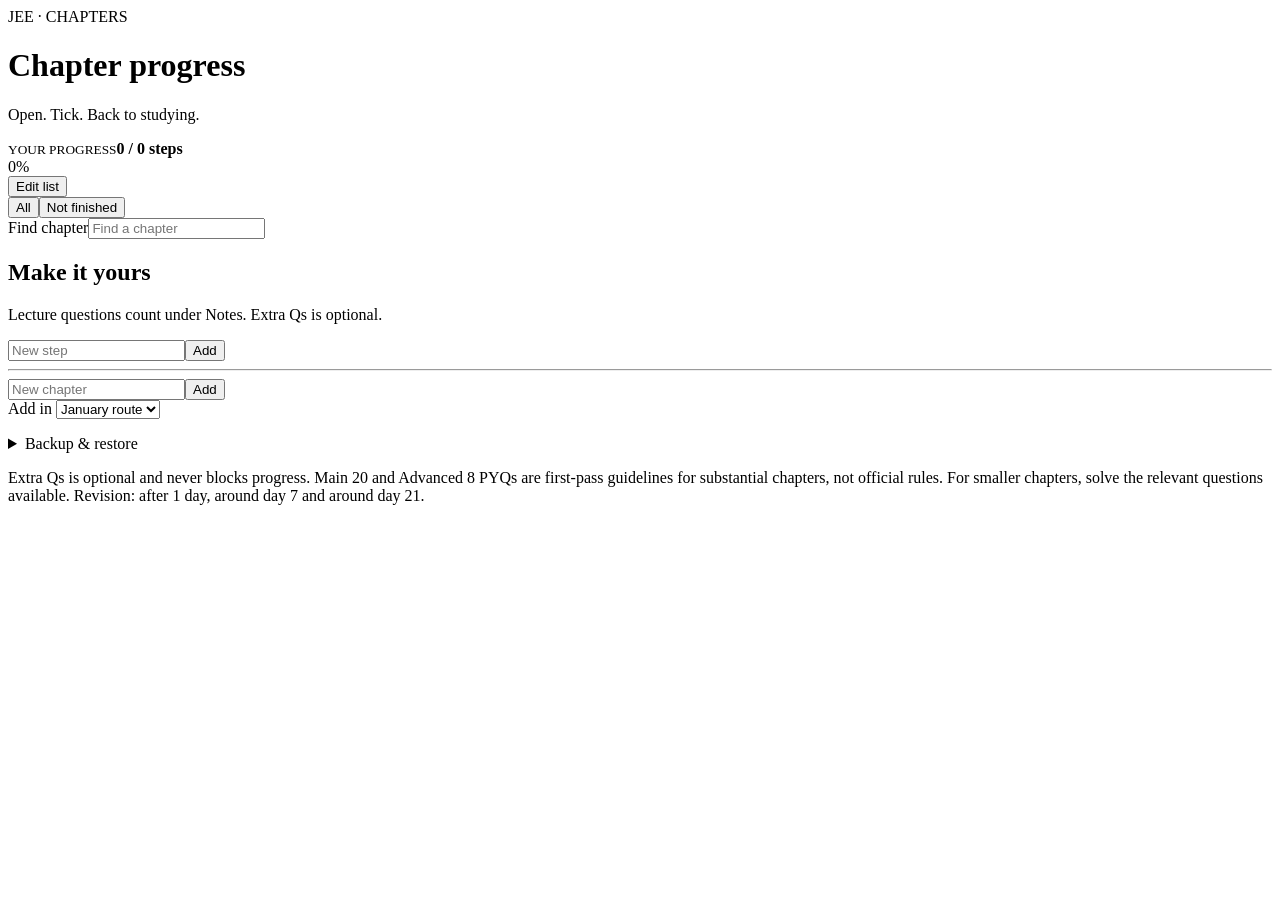
==== index.html @ ada13572 "Rename 1-index.html to index.html" ====
<!doctype html><html lang="en"><head><meta charset="utf-8"><meta name="viewport" content="width=device-width, initial-scale=1, viewport-fit=cover"><meta name="theme-color" content="#080b16"><meta name="description" content="A quiet JEE chapter progress tracker"><link rel="manifest" href="./manifest.webmanifest"><link rel="icon" href="./icon-192.png" type="image/png"><title>JEE Chapter Progress</title><link rel="stylesheet" href="./style.css"></head><body><div id="app"><header class="top"><div class="eyebrow">JEE · CHAPTERS</div><h1>Chapter progress</h1><p>Open. Tick. Back to studying.</p></header><section class="hero"><div><small>YOUR PROGRESS</small><strong id="overall-count">0 / 0 steps</strong></div><div class="ring" id="overall-ring"><span id="overall-percent">0%</span></div></section><nav class="subjects" id="subjects" aria-label="Subjects"></nav><div class="summary"><span id="subject-summary"></span><button class="textbutton" id="edit-toggle">Edit list</button></div><div class="filters"><button id="all-filter" class="chosen">All</button><button id="open-filter">Not finished</button></div><label class="search"><span class="sr-only">Find chapter</span><input type="search" id="search" placeholder="Find a chapter" autocomplete="off"></label><section class="editor hidden" id="editor"><h2>Make it yours</h2><p>Lecture questions count under Notes. Extra Qs is optional.</p><div class="tags" id="labels"></div><div class="inputrow"><input id="new-label" placeholder="New step" aria-label="New step"><button id="add-label">Add</button></div><hr><div class="inputrow"><input id="new-chapter" placeholder="New chapter" aria-label="New chapter"><button id="add-chapter">Add</button></div><label class="phase-picker">Add in <select id="new-phase"><option>January route</option><option>After boards</option></select></label></section><main id="chapters"></main><footer><p id="storage-status"></p><details><summary>Backup &amp; restore</summary><p>Save a copy before clearing browser data or switching phones. Your progress does not sync.</p><div class="backupactions"><button id="download">Download backup</button><label class="filepick">Restore backup<input type="file" id="restore" accept="application/json,.json"></label></div><p id="backup-status" role="status"></p></details><p class="fine">Extra Qs is optional and never blocks progress. Main 20 and Advanced 8 PYQs are first-pass guidelines for substantial chapters, not official rules. For smaller chapters, solve the relevant questions available. Revision: after 1 day, around day 7 and around day 21.</p></footer></div><script type="application/json" id="chapter-data">[{"id":"p0","name":"Units and measurements","subject":"Physics","phase":"January route"},{"id":"p1","name":"Basic maths for physics","subject":"Physics","phase":"January route"},{"id":"p2","name":"Vectors","subject":"Physics","phase":"January route"},{"id":"p3","name":"Motion in a straight line","subject":"Physics","phase":"January route"},{"id":"p4","name":"Motion in a plane","subject":"Physics","phase":"January route"},{"id":"p5","name":"Laws of motion","subject":"Physics","phase":"January route"},{"id":"p6","name":"Friction","subject":"Physics","phase":"January route"},{"id":"p7","name":"Circular motion","subject":"Physics","phase":"January route"},{"id":"p8","name":"Work, energy and power","subject":"Physics","phase":"January route"},{"id":"p9","name":"Gravitation","subject":"Physics","phase":"January route"},{"id":"p10","name":"Electric charges and fields","subject":"Physics","phase":"January route"},{"id":"p11","name":"Electrostatic potential and capacitance","subject":"Physics","phase":"January route"},{"id":"p12","name":"Current electricity","subject":"Physics","phase":"January route"},{"id":"p13","name":"Moving charges and magnetism","subject":"Physics","phase":"January route"},{"id":"p14","name":"Electromagnetic induction","subject":"Physics","phase":"January route"},{"id":"p15","name":"Alternating current","subject":"Physics","phase":"January route"},{"id":"p16","name":"Electromagnetic waves","subject":"Physics","phase":"January route"},{"id":"p17","name":"Dual nature of matter and radiation","subject":"Physics","phase":"January route"},{"id":"p18","name":"Atoms and nuclei","subject":"Physics","phase":"January route"},{"id":"p19","name":"Semiconductor electronics","subject":"Physics","phase":"January route"},{"id":"p20","name":"Ray optics","subject":"Physics","phase":"January route"},{"id":"pa0","name":"Centre of mass and collisions","subject":"Physics","phase":"After boards"},{"id":"pa1","name":"Rotational motion","subject":"Physics","phase":"After boards"},{"id":"pa2","name":"Mechanical properties of solids","subject":"Physics","phase":"After boards"},{"id":"pa3","name":"Mechanical properties of fluids","subject":"Physics","phase":"After boards"},{"id":"pa4","name":"Thermal properties of matter","subject":"Physics","phase":"After boards"},{"id":"pa5","name":"Thermodynamics","subject":"Physics","phase":"After boards"},{"id":"pa6","name":"Kinetic theory of gases","subject":"Physics","phase":"After boards"},{"id":"pa7","name":"Oscillations","subject":"Physics","phase":"After boards"},{"id":"pa8","name":"Waves","subject":"Physics","phase":"After boards"},{"id":"pa9","name":"Wave optics","subject":"Physics","phase":"After boards"},{"id":"pa10","name":"Experimental skills","subject":"Physics","phase":"After boards"},{"id":"c0","name":"Mole concept","subject":"Chemistry","phase":"January route"},{"id":"c1","name":"Atomic structure","subject":"Chemistry","phase":"January route"},{"id":"c2","name":"Classification of elements and periodicity","subject":"Chemistry","phase":"January route"},{"id":"c3","name":"Chemical bonding","subject":"Chemistry","phase":"January route"},{"id":"c4","name":"IUPAC nomenclature","subject":"Chemistry","phase":"January route"},{"id":"c5","name":"Redox reactions","subject":"Chemistry","phase":"January route"},{"id":"c6","name":"General organic chemistry","subject":"Chemistry","phase":"January route"},{"id":"c7","name":"Isomerism","subject":"Chemistry","phase":"January route"},{"id":"c8","name":"Hydrocarbons","subject":"Chemistry","phase":"January route"},{"id":"c9","name":"Chemical thermodynamics","subject":"Chemistry","phase":"January route"},{"id":"c10","name":"Chemical equilibrium","subject":"Chemistry","phase":"January route"},{"id":"c11","name":"Ionic equilibrium","subject":"Chemistry","phase":"January route"},{"id":"c12","name":"Solutions","subject":"Chemistry","phase":"January route"},{"id":"c13","name":"Electrochemistry","subject":"Chemistry","phase":"January route"},{"id":"c14","name":"Chemical kinetics","subject":"Chemistry","phase":"January route"},{"id":"c15","name":"Coordination compounds","subject":"Chemistry","phase":"January route"},{"id":"c16","name":"Aldehydes and ketones","subject":"Chemistry","phase":"January route"},{"id":"c17","name":"Carboxylic acids","subject":"Chemistry","phase":"January route"},{"id":"ca0","name":"Haloalkanes and haloarenes","subject":"Chemistry","phase":"After boards"},{"id":"ca1","name":"Alcohols, phenols and ethers","subject":"Chemistry","phase":"After boards"},{"id":"ca2","name":"Amines","subject":"Chemistry","phase":"After boards"},{"id":"ca3","name":"Biomolecules","subject":"Chemistry","phase":"After boards"},{"id":"ca4","name":"d- and f-block elements","subject":"Chemistry","phase":"After boards"},{"id":"ca5","name":"p-block elements","subject":"Chemistry","phase":"After boards"},{"id":"ca6","name":"Practical chemistry","subject":"Chemistry","phase":"After boards"},{"id":"m0","name":"Basic maths tools","subject":"Maths","phase":"January route"},{"id":"m1","name":"Quadratic equations","subject":"Maths","phase":"January route"},{"id":"m2","name":"Sequences and series","subject":"Maths","phase":"January route"},{"id":"m3","name":"Relations and functions","subject":"Maths","phase":"January route"},{"id":"m4","name":"Matrices","subject":"Maths","phase":"January route"},{"id":"m5","name":"Trigonometry","subject":"Maths","phase":"January route"},{"id":"m6","name":"Differentiation methods","subject":"Maths","phase":"January route"},{"id":"m7","name":"Limits","subject":"Maths","phase":"January route"},{"id":"m8","name":"Continuity and differentiability","subject":"Maths","phase":"January route"},{"id":"m9","name":"Applications of derivatives","subject":"Maths","phase":"January route"},{"id":"m10","name":"Vector algebra","subject":"Maths","phase":"January route"},{"id":"m11","name":"Three-dimensional geometry","subject":"Maths","phase":"January route"},{"id":"m12","name":"Determinants","subject":"Maths","phase":"January route"},{"id":"m13","name":"Indefinite integration","subject":"Maths","phase":"January route"},{"id":"m14","name":"Definite integration","subject":"Maths","phase":"January route"},{"id":"m15","name":"Differential equations","subject":"Maths","phase":"January route"},{"id":"m16","name":"Probability","subject":"Maths","phase":"January route"},{"id":"m17","name":"Statistics","subject":"Maths","phase":"January route"},{"id":"ma0","name":"Sets","subject":"Maths","phase":"After boards"},{"id":"ma1","name":"Complex numbers","subject":"Maths","phase":"After boards"},{"id":"ma2","name":"Binomial theorem","subject":"Maths","phase":"After boards"},{"id":"ma3","name":"Permutations and combinations","subject":"Maths","phase":"After boards"},{"id":"ma4","name":"Straight lines","subject":"Maths","phase":"After boards"},{"id":"ma5","name":"Circles","subject":"Maths","phase":"After boards"},{"id":"ma6","name":"Conic sections","subject":"Maths","phase":"After boards"},{"id":"ma7","name":"Area under curves","subject":"Maths","phase":"After boards"}]</script><script src="./app.js" defer></script></body></html>
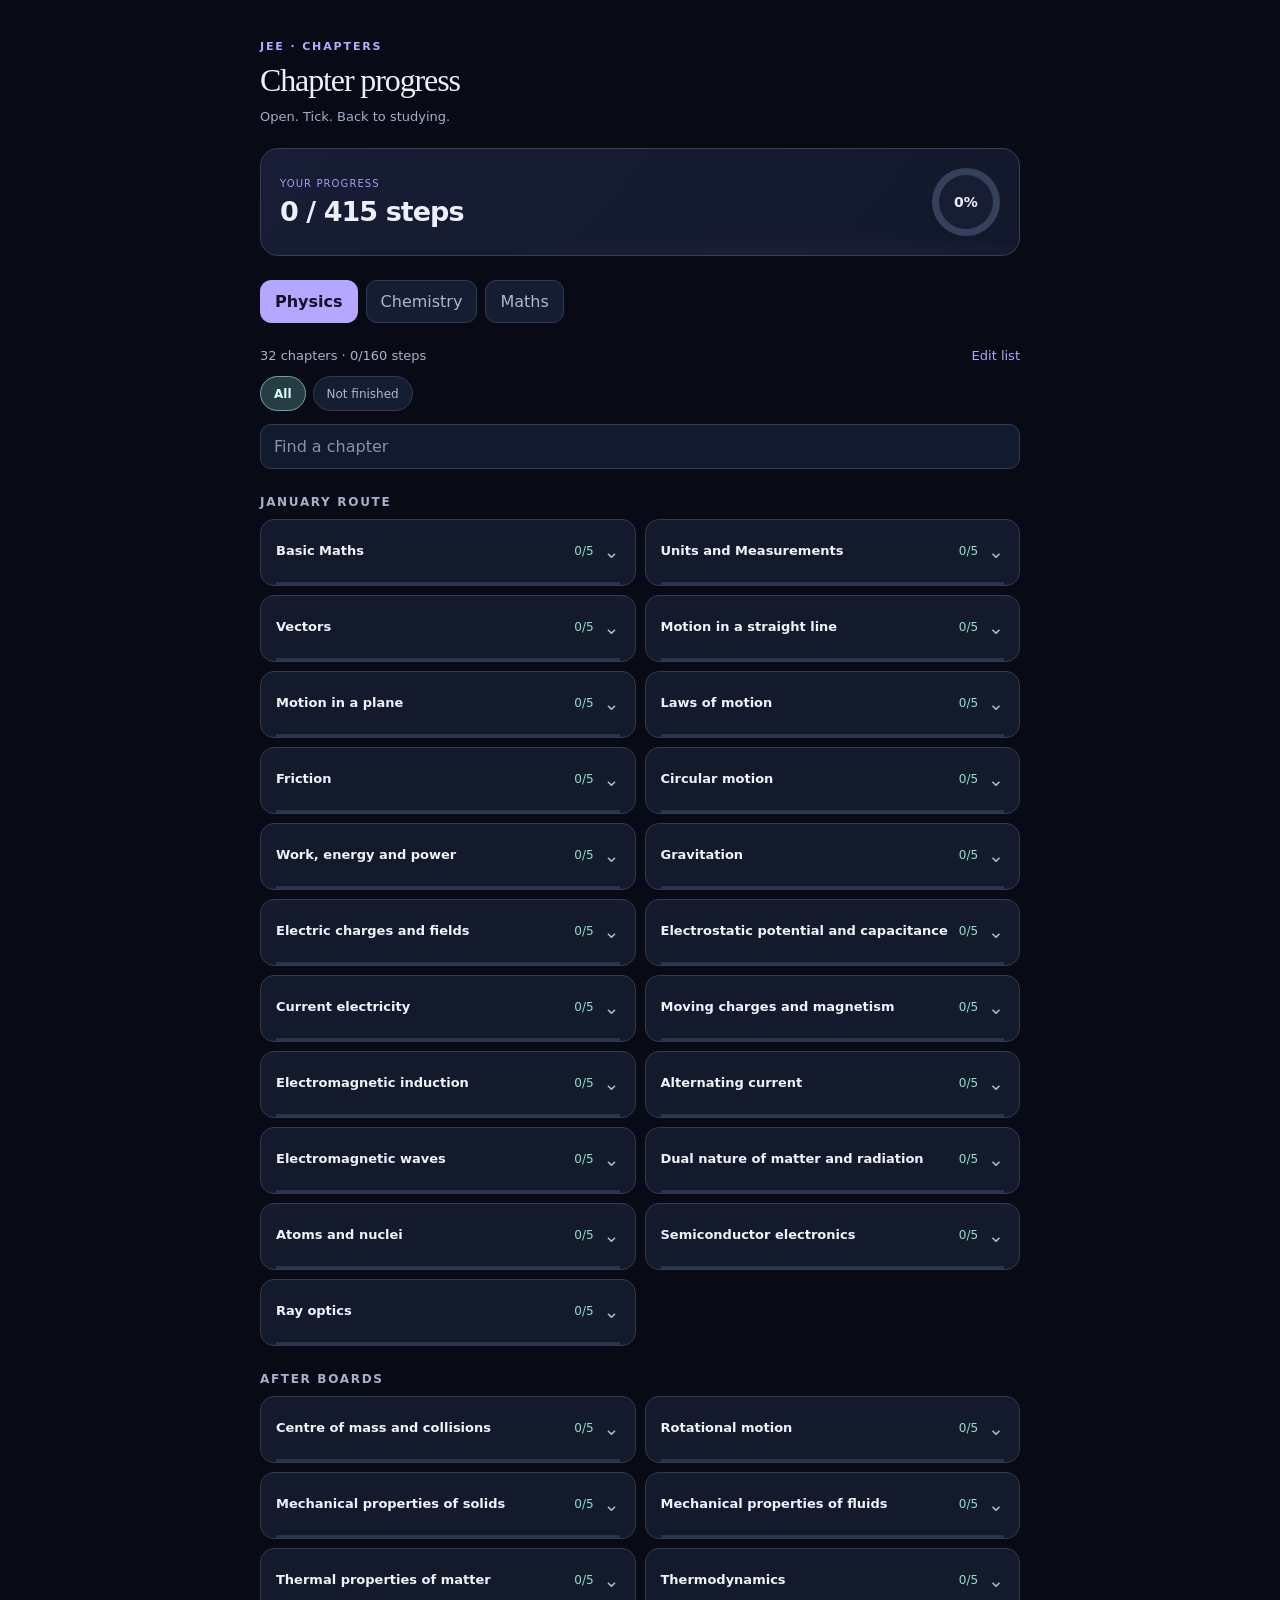
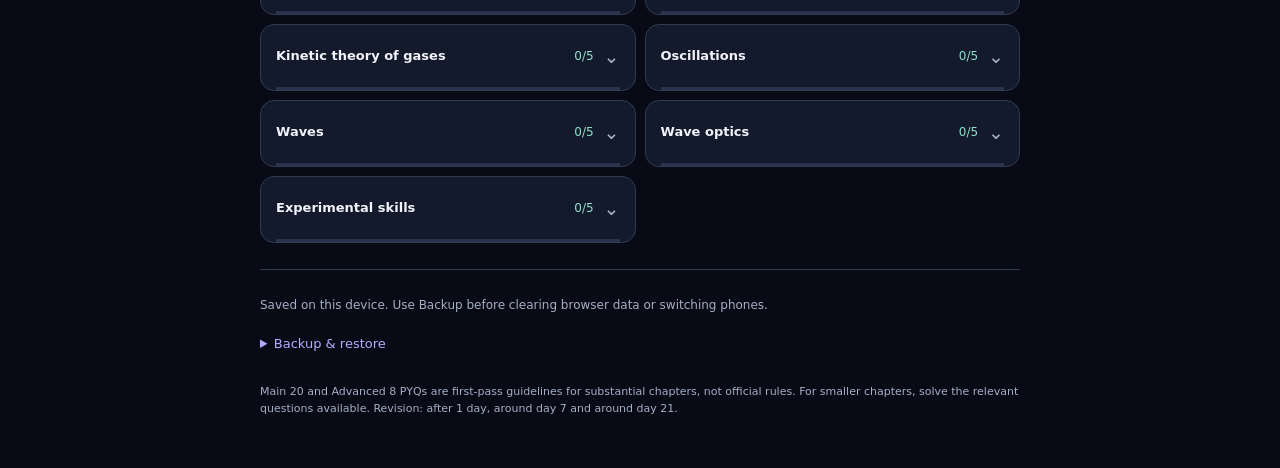
==== commit 403431d8: "Update index.html" ====
--- a/index.html
+++ b/index.html
@@ -1 +1 @@
-<!doctype html><html lang="en"><head><meta charset="utf-8"><meta name="viewport" content="width=device-width, initial-scale=1, viewport-fit=cover"><meta name="theme-color" content="#080b16"><meta name="description" content="A quiet JEE chapter progress tracker"><link rel="manifest" href="./manifest.webmanifest"><link rel="icon" href="./icon-192.png" type="image/png"><title>JEE Chapter Progress</title><link rel="stylesheet" href="./style.css"></head><body><div id="app"><header class="top"><div class="eyebrow">JEE · CHAPTERS</div><h1>Chapter progress</h1><p>Open. Tick. Back to studying.</p></header><section class="hero"><div><small>YOUR PROGRESS</small><strong id="overall-count">0 / 0 steps</strong></div><div class="ring" id="overall-ring"><span id="overall-percent">0%</span></div></section><nav class="subjects" id="subjects" aria-label="Subjects"></nav><div class="summary"><span id="subject-summary"></span><button class="textbutton" id="edit-toggle">Edit list</button></div><div class="filters"><button id="all-filter" class="chosen">All</button><button id="open-filter">Not finished</button></div><label class="search"><span class="sr-only">Find chapter</span><input type="search" id="search" placeholder="Find a chapter" autocomplete="off"></label><section class="editor hidden" id="editor"><h2>Make it yours</h2><p>Lecture questions count under Notes. Extra Qs is optional.</p><div class="tags" id="labels"></div><div class="inputrow"><input id="new-label" placeholder="New step" aria-label="New step"><button id="add-label">Add</button></div><hr><div class="inputrow"><input id="new-chapter" placeholder="New chapter" aria-label="New chapter"><button id="add-chapter">Add</button></div><label class="phase-picker">Add in <select id="new-phase"><option>January route</option><option>After boards</option></select></label></section><main id="chapters"></main><footer><p id="storage-status"></p><details><summary>Backup &amp; restore</summary><p>Save a copy before clearing browser data or switching phones. Your progress does not sync.</p><div class="backupactions"><button id="download">Download backup</button><label class="filepick">Restore backup<input type="file" id="restore" accept="application/json,.json"></label></div><p id="backup-status" role="status"></p></details><p class="fine">Extra Qs is optional and never blocks progress. Main 20 and Advanced 8 PYQs are first-pass guidelines for substantial chapters, not official rules. For smaller chapters, solve the relevant questions available. Revision: after 1 day, around day 7 and around day 21.</p></footer></div><script type="application/json" id="chapter-data">[{"id":"p0","name":"Units and measurements","subject":"Physics","phase":"January route"},{"id":"p1","name":"Basic maths for physics","subject":"Physics","phase":"January route"},{"id":"p2","name":"Vectors","subject":"Physics","phase":"January route"},{"id":"p3","name":"Motion in a straight line","subject":"Physics","phase":"January route"},{"id":"p4","name":"Motion in a plane","subject":"Physics","phase":"January route"},{"id":"p5","name":"Laws of motion","subject":"Physics","phase":"January route"},{"id":"p6","name":"Friction","subject":"Physics","phase":"January route"},{"id":"p7","name":"Circular motion","subject":"Physics","phase":"January route"},{"id":"p8","name":"Work, energy and power","subject":"Physics","phase":"January route"},{"id":"p9","name":"Gravitation","subject":"Physics","phase":"January route"},{"id":"p10","name":"Electric charges and fields","subject":"Physics","phase":"January route"},{"id":"p11","name":"Electrostatic potential and capacitance","subject":"Physics","phase":"January route"},{"id":"p12","name":"Current electricity","subject":"Physics","phase":"January route"},{"id":"p13","name":"Moving charges and magnetism","subject":"Physics","phase":"January route"},{"id":"p14","name":"Electromagnetic induction","subject":"Physics","phase":"January route"},{"id":"p15","name":"Alternating current","subject":"Physics","phase":"January route"},{"id":"p16","name":"Electromagnetic waves","subject":"Physics","phase":"January route"},{"id":"p17","name":"Dual nature of matter and radiation","subject":"Physics","phase":"January route"},{"id":"p18","name":"Atoms and nuclei","subject":"Physics","phase":"January route"},{"id":"p19","name":"Semiconductor electronics","subject":"Physics","phase":"January route"},{"id":"p20","name":"Ray optics","subject":"Physics","phase":"January route"},{"id":"pa0","name":"Centre of mass and collisions","subject":"Physics","phase":"After boards"},{"id":"pa1","name":"Rotational motion","subject":"Physics","phase":"After boards"},{"id":"pa2","name":"Mechanical properties of solids","subject":"Physics","phase":"After boards"},{"id":"pa3","name":"Mechanical properties of fluids","subject":"Physics","phase":"After boards"},{"id":"pa4","name":"Thermal properties of matter","subject":"Physics","phase":"After boards"},{"id":"pa5","name":"Thermodynamics","subject":"Physics","phase":"After boards"},{"id":"pa6","name":"Kinetic theory of gases","subject":"Physics","phase":"After boards"},{"id":"pa7","name":"Oscillations","subject":"Physics","phase":"After boards"},{"id":"pa8","name":"Waves","subject":"Physics","phase":"After boards"},{"id":"pa9","name":"Wave optics","subject":"Physics","phase":"After boards"},{"id":"pa10","name":"Experimental skills","subject":"Physics","phase":"After boards"},{"id":"c0","name":"Mole concept","subject":"Chemistry","phase":"January route"},{"id":"c1","name":"Atomic structure","subject":"Chemistry","phase":"January route"},{"id":"c2","name":"Classification of elements and periodicity","subject":"Chemistry","phase":"January route"},{"id":"c3","name":"Chemical bonding","subject":"Chemistry","phase":"January route"},{"id":"c4","name":"IUPAC nomenclature","subject":"Chemistry","phase":"January route"},{"id":"c5","name":"Redox reactions","subject":"Chemistry","phase":"January route"},{"id":"c6","name":"General organic chemistry","subject":"Chemistry","phase":"January route"},{"id":"c7","name":"Isomerism","subject":"Chemistry","phase":"January route"},{"id":"c8","name":"Hydrocarbons","subject":"Chemistry","phase":"January route"},{"id":"c9","name":"Chemical thermodynamics","subject":"Chemistry","phase":"January route"},{"id":"c10","name":"Chemical equilibrium","subject":"Chemistry","phase":"January route"},{"id":"c11","name":"Ionic equilibrium","subject":"Chemistry","phase":"January route"},{"id":"c12","name":"Solutions","subject":"Chemistry","phase":"January route"},{"id":"c13","name":"Electrochemistry","subject":"Chemistry","phase":"January route"},{"id":"c14","name":"Chemical kinetics","subject":"Chemistry","phase":"January route"},{"id":"c15","name":"Coordination compounds","subject":"Chemistry","phase":"January route"},{"id":"c16","name":"Aldehydes and ketones","subject":"Chemistry","phase":"January route"},{"id":"c17","name":"Carboxylic acids","subject":"Chemistry","phase":"January route"},{"id":"ca0","name":"Haloalkanes and haloarenes","subject":"Chemistry","phase":"After boards"},{"id":"ca1","name":"Alcohols, phenols and ethers","subject":"Chemistry","phase":"After boards"},{"id":"ca2","name":"Amines","subject":"Chemistry","phase":"After boards"},{"id":"ca3","name":"Biomolecules","subject":"Chemistry","phase":"After boards"},{"id":"ca4","name":"d- and f-block elements","subject":"Chemistry","phase":"After boards"},{"id":"ca5","name":"p-block elements","subject":"Chemistry","phase":"After boards"},{"id":"ca6","name":"Practical chemistry","subject":"Chemistry","phase":"After boards"},{"id":"m0","name":"Basic maths tools","subject":"Maths","phase":"January route"},{"id":"m1","name":"Quadratic equations","subject":"Maths","phase":"January route"},{"id":"m2","name":"Sequences and series","subject":"Maths","phase":"January route"},{"id":"m3","name":"Relations and functions","subject":"Maths","phase":"January route"},{"id":"m4","name":"Matrices","subject":"Maths","phase":"January route"},{"id":"m5","name":"Trigonometry","subject":"Maths","phase":"January route"},{"id":"m6","name":"Differentiation methods","subject":"Maths","phase":"January route"},{"id":"m7","name":"Limits","subject":"Maths","phase":"January route"},{"id":"m8","name":"Continuity and differentiability","subject":"Maths","phase":"January route"},{"id":"m9","name":"Applications of derivatives","subject":"Maths","phase":"January route"},{"id":"m10","name":"Vector algebra","subject":"Maths","phase":"January route"},{"id":"m11","name":"Three-dimensional geometry","subject":"Maths","phase":"January route"},{"id":"m12","name":"Determinants","subject":"Maths","phase":"January route"},{"id":"m13","name":"Indefinite integration","subject":"Maths","phase":"January route"},{"id":"m14","name":"Definite integration","subject":"Maths","phase":"January route"},{"id":"m15","name":"Differential equations","subject":"Maths","phase":"January route"},{"id":"m16","name":"Probability","subject":"Maths","phase":"January route"},{"id":"m17","name":"Statistics","subject":"Maths","phase":"January route"},{"id":"ma0","name":"Sets","subject":"Maths","phase":"After boards"},{"id":"ma1","name":"Complex numbers","subject":"Maths","phase":"After boards"},{"id":"ma2","name":"Binomial theorem","subject":"Maths","phase":"After boards"},{"id":"ma3","name":"Permutations and combinations","subject":"Maths","phase":"After boards"},{"id":"ma4","name":"Straight lines","subject":"Maths","phase":"After boards"},{"id":"ma5","name":"Circles","subject":"Maths","phase":"After boards"},{"id":"ma6","name":"Conic sections","subject":"Maths","phase":"After boards"},{"id":"ma7","name":"Area under curves","subject":"Maths","phase":"After boards"}]</script><script src="./app.js" defer></script></body></html>
+<!doctype html><html lang="en"><head><meta charset="utf-8"><meta name="viewport" content="width=device-width, initial-scale=1, viewport-fit=cover"><meta name="theme-color" content="#080b16"><meta name="description" content="A quiet JEE chapter progress tracker"><link rel="manifest" href="./manifest.webmanifest"><link rel="icon" href="./icon-192.png" type="image/png"><title>JEE Chapter Progress</title><link rel="stylesheet" href="./style.css"></head><body><div id="app"><header class="top"><div class="eyebrow">JEE · CHAPTERS</div><h1>Chapter progress</h1><p>Open. Tick. Back to studying.</p></header><section class="hero"><div><small>YOUR PROGRESS</small><strong id="overall-count">0 / 0 steps</strong></div><div class="ring" id="overall-ring"><span id="overall-percent">0%</span></div></section><nav class="subjects" id="subjects" aria-label="Subjects"></nav><div class="summary"><span id="subject-summary"></span><button class="textbutton" id="edit-toggle">Edit list</button></div><div class="filters"><button id="all-filter" class="chosen">All</button><button id="open-filter">Not finished</button></div><label class="search"><span class="sr-only">Find chapter</span><input type="search" id="search" placeholder="Find a chapter" autocomplete="off"></label><section class="editor hidden" id="editor"><h2>Make it yours</h2><p>Choose the steps you want to track.</p><div class="tags" id="labels"></div><div class="inputrow"><input id="new-label" placeholder="New step" aria-label="New step"><button id="add-label">Add</button></div><hr><div class="inputrow"><input id="new-chapter" placeholder="New chapter" aria-label="New chapter"><button id="add-chapter">Add</button></div><label class="phase-picker">Add in <select id="new-phase"><option>January route</option><option>After boards</option></select></label></section><main id="chapters"></main><footer><p id="storage-status"></p><details><summary>Backup &amp; restore</summary><p>Save a copy before clearing browser data or switching phones. Your progress does not sync.</p><div class="backupactions"><button id="download">Download backup</button><label class="filepick">Restore backup<input type="file" id="restore" accept="application/json,.json"></label></div><p id="backup-status" role="status"></p></details><p class="fine">Main 20 and Advanced 8 PYQs are first-pass guidelines for substantial chapters, not official rules. For smaller chapters, solve the relevant questions available. Revision: after 1 day, around day 7 and around day 21.</p></footer></div><script type="application/json" id="chapter-data">[{"id":"p1","name":"Basic Maths","subject":"Physics","phase":"January route"},{"id":"p0","name":"Units and Measurements","subject":"Physics","phase":"January route"},{"id":"p2","name":"Vectors","subject":"Physics","phase":"January route"},{"id":"p3","name":"Motion in a straight line","subject":"Physics","phase":"January route"},{"id":"p4","name":"Motion in a plane","subject":"Physics","phase":"January route"},{"id":"p5","name":"Laws of motion","subject":"Physics","phase":"January route"},{"id":"p6","name":"Friction","subject":"Physics","phase":"January route"},{"id":"p7","name":"Circular motion","subject":"Physics","phase":"January route"},{"id":"p8","name":"Work, energy and power","subject":"Physics","phase":"January route"},{"id":"p9","name":"Gravitation","subject":"Physics","phase":"January route"},{"id":"p10","name":"Electric charges and fields","subject":"Physics","phase":"January route"},{"id":"p11","name":"Electrostatic potential and capacitance","subject":"Physics","phase":"January route"},{"id":"p12","name":"Current electricity","subject":"Physics","phase":"January route"},{"id":"p13","name":"Moving charges and magnetism","subject":"Physics","phase":"January route"},{"id":"p14","name":"Electromagnetic induction","subject":"Physics","phase":"January route"},{"id":"p15","name":"Alternating current","subject":"Physics","phase":"January route"},{"id":"p16","name":"Electromagnetic waves","subject":"Physics","phase":"January route"},{"id":"p17","name":"Dual nature of matter and radiation","subject":"Physics","phase":"January route"},{"id":"p18","name":"Atoms and nuclei","subject":"Physics","phase":"January route"},{"id":"p19","name":"Semiconductor electronics","subject":"Physics","phase":"January route"},{"id":"p20","name":"Ray optics","subject":"Physics","phase":"January route"},{"id":"pa0","name":"Centre of mass and collisions","subject":"Physics","phase":"After boards"},{"id":"pa1","name":"Rotational motion","subject":"Physics","phase":"After boards"},{"id":"pa2","name":"Mechanical properties of solids","subject":"Physics","phase":"After boards"},{"id":"pa3","name":"Mechanical properties of fluids","subject":"Physics","phase":"After boards"},{"id":"pa4","name":"Thermal properties of matter","subject":"Physics","phase":"After boards"},{"id":"pa5","name":"Thermodynamics","subject":"Physics","phase":"After boards"},{"id":"pa6","name":"Kinetic theory of gases","subject":"Physics","phase":"After boards"},{"id":"pa7","name":"Oscillations","subject":"Physics","phase":"After boards"},{"id":"pa8","name":"Waves","subject":"Physics","phase":"After boards"},{"id":"pa9","name":"Wave optics","subject":"Physics","phase":"After boards"},{"id":"pa10","name":"Experimental skills","subject":"Physics","phase":"After boards"},{"id":"c0","name":"Mole concept","subject":"Chemistry","phase":"January route"},{"id":"c1","name":"Atomic structure","subject":"Chemistry","phase":"January route"},{"id":"c2","name":"Classification of elements and periodicity","subject":"Chemistry","phase":"January route"},{"id":"c3","name":"Chemical bonding","subject":"Chemistry","phase":"January route"},{"id":"c4","name":"IUPAC nomenclature","subject":"Chemistry","phase":"January route"},{"id":"c5","name":"Redox reactions","subject":"Chemistry","phase":"January route"},{"id":"c6","name":"General organic chemistry","subject":"Chemistry","phase":"January route"},{"id":"c7","name":"Isomerism","subject":"Chemistry","phase":"January route"},{"id":"c8","name":"Hydrocarbons","subject":"Chemistry","phase":"January route"},{"id":"c9","name":"Chemical thermodynamics","subject":"Chemistry","phase":"January route"},{"id":"c10","name":"Chemical equilibrium","subject":"Chemistry","phase":"January route"},{"id":"c11","name":"Ionic equilibrium","subject":"Chemistry","phase":"January route"},{"id":"c12","name":"Solutions","subject":"Chemistry","phase":"January route"},{"id":"c13","name":"Electrochemistry","subject":"Chemistry","phase":"January route"},{"id":"c14","name":"Chemical kinetics","subject":"Chemistry","phase":"January route"},{"id":"c15","name":"Coordination compounds","subject":"Chemistry","phase":"January route"},{"id":"c16","name":"Aldehydes and ketones","subject":"Chemistry","phase":"January route"},{"id":"c17","name":"Carboxylic acids","subject":"Chemistry","phase":"January route"},{"id":"ca0","name":"Haloalkanes and haloarenes","subject":"Chemistry","phase":"After boards"},{"id":"ca1","name":"Alcohols, phenols and ethers","subject":"Chemistry","phase":"After boards"},{"id":"ca2","name":"Amines","subject":"Chemistry","phase":"After boards"},{"id":"ca3","name":"Biomolecules","subject":"Chemistry","phase":"After boards"},{"id":"ca4","name":"d- and f-block elements","subject":"Chemistry","phase":"After boards"},{"id":"ca5","name":"p-block elements","subject":"Chemistry","phase":"After boards"},{"id":"ca6","name":"Practical chemistry","subject":"Chemistry","phase":"After boards"},{"id":"m0","name":"Basic Mathematics","subject":"Maths","phase":"January route"},{"id":"m1","name":"Quadratic equations","subject":"Maths","phase":"January route"},{"id":"m2","name":"Sequences and series","subject":"Maths","phase":"January route"},{"id":"m3","name":"Relations and functions","subject":"Maths","phase":"January route"},{"id":"m4","name":"Matrices","subject":"Maths","phase":"January route"},{"id":"m5","name":"Trigonometry","subject":"Maths","phase":"January route"},{"id":"m6","name":"Differentiation methods","subject":"Maths","phase":"January route"},{"id":"m7","name":"Limits","subject":"Maths","phase":"January route"},{"id":"m8","name":"Continuity and differentiability","subject":"Maths","phase":"January route"},{"id":"m9","name":"Applications of derivatives","subject":"Maths","phase":"January route"},{"id":"m10","name":"Vector algebra","subject":"Maths","phase":"January route"},{"id":"m11","name":"Three-dimensional geometry","subject":"Maths","phase":"January route"},{"id":"m12","name":"Determinants","subject":"Maths","phase":"January route"},{"id":"m13","name":"Indefinite integration","subject":"Maths","phase":"January route"},{"id":"m14","name":"Definite integration","subject":"Maths","phase":"January route"},{"id":"m15","name":"Differential equations","subject":"Maths","phase":"January route"},{"id":"m16","name":"Probability","subject":"Maths","phase":"January route"},{"id":"m17","name":"Statistics","subject":"Maths","phase":"January route"},{"id":"ma0","name":"Sets","subject":"Maths","phase":"After boards"},{"id":"ma1","name":"Complex numbers","subject":"Maths","phase":"After boards"},{"id":"ma2","name":"Binomial theorem","subject":"Maths","phase":"After boards"},{"id":"ma3","name":"Permutations and combinations","subject":"Maths","phase":"After boards"},{"id":"ma4","name":"Straight lines","subject":"Maths","phase":"After boards"},{"id":"ma5","name":"Circles","subject":"Maths","phase":"After boards"},{"id":"ma6","name":"Conic sections","subject":"Maths","phase":"After boards"},{"id":"ma7","name":"Area under curves","subject":"Maths","phase":"After boards"}]</script><script src="./app.js" defer></script></body></html>
--- a/style.css
+++ b/style.css
@@ -0,0 +1 @@
+:root{color-scheme:dark;font-family:Inter,system-ui,-apple-system,sans-serif;background:#080b16;color:#edf0fa}*{box-sizing:border-box}html,body{margin:0;min-height:100%}body{background:#080b16}button,input,select{font:inherit}button{cursor:pointer}button:focus-visible,input:focus-visible,summary:focus-visible{outline:2px solid #b5a6ff;outline-offset:2px}#app{max-width:820px;margin:auto;padding:26px 18px 56px;padding-top:max(26px,env(safe-area-inset-top))}.top .eyebrow{font-size:11px;letter-spacing:.17em;font-weight:700;color:#b8a8ff}.top h1{font-family:Georgia,serif;font-weight:400;font-size:32px;letter-spacing:-.035em;margin:9px 0 10px}.top p{color:#a4aec7;font-size:13px;margin:0}.hero{position:relative;overflow:hidden;background:linear-gradient(130deg,#171d34,#12182c);border:1px solid #35405d;border-radius:18px;padding:19px;margin:24px 0;display:flex;justify-content:space-between;align-items:center}.hero:after{content:'';position:absolute;inset:auto -30% -90% 12%;height:110%;background:radial-gradient(ellipse,rgba(158,136,246,.14),transparent 70%);pointer-events:none}.hero small{display:block;color:#aa9ded;letter-spacing:.11em;font-size:10px;margin-bottom:7px}.hero strong{font-size:27px;font-weight:650;letter-spacing:-.035em}.ring{--progress:0%;width:68px;height:68px;border-radius:50%;display:grid;place-items:center;background:conic-gradient(#8cddc9 var(--progress),#35405a 0);flex:none}.ring:before{content:'';grid-area:1/1;width:54px;height:54px;border-radius:50%;background:#171e34}.ring span{grid-area:1/1;z-index:1;font-size:14px;font-weight:650}.subjects{display:flex;gap:8px;overflow:auto}.subjects button,.filters button{white-space:nowrap;background:#151d32;border:1px solid #303a54;color:#adb7ce;border-radius:11px;padding:10px 14px;min-height:43px}.subjects button.active{color:#111327;background:#b5a6ff;border-color:#b5a6ff;font-weight:700}.summary{display:flex;justify-content:space-between;align-items:center;gap:8px;color:#aab3c9;font-size:13px;margin:16px 0 4px}.textbutton{background:none;border:0;color:#b5a6ff;font-size:13px;padding:9px 0;white-space:nowrap}.filters{display:flex;gap:7px;margin:4px 0 13px}.filters button{font-size:12px;min-height:35px;padding:8px 13px;border-radius:22px}.filters button.chosen{background:#263d46;border-color:#6da99a;color:#d8fff2;font-weight:700}.search input,.inputrow input,.chapter-edit>input,.phase-picker select{background:#121a2d;border:1px solid #303b56;color:#eef0f9;border-radius:11px;min-height:45px;padding:11px 13px;width:100%;outline:none}.search input::placeholder,.inputrow input::placeholder{color:#8893ab}.search input:focus,.inputrow input:focus{border-color:#ae9dff}.chapter-group{margin-top:26px}.chapter-group h2,.editor h2{font-size:12px;letter-spacing:.14em;color:#a6b0ca;text-transform:uppercase;margin:0 0 10px}.chapters{display:grid;grid-template-columns:1fr;gap:9px}.chapter{background:#121a2c;border:1px solid #303a53;border-radius:14px;overflow:hidden;transition:border-color .2s}.chapter.expanded{border-color:#8278c2}.chapter-head{min-height:62px;padding:13px 15px;display:flex;align-items:center;gap:10px;width:100%;text-align:left;background:transparent;border:0;color:#f1f2fa}.chapter-name{flex:1;line-height:1.3;font-size:13px;font-weight:650}.count{font-size:12px;color:#91dfc9;white-space:nowrap}.chevron{color:#abb4cc;font-size:19px;transition:transform .2s}.expanded .chevron{transform:rotate(180deg)}.bar{height:3px;margin:0 15px;background:#29334b}.bar span{display:block;height:100%;background:#8cddc9;transition:width .45s cubic-bezier(.2,.7,.2,1)}.detail{padding:16px}.check-grid{display:grid;grid-template-columns:repeat(2,minmax(0,1fr));gap:8px}.check{border:1px solid #35415d;background:#192239;min-height:55px;border-radius:11px;padding:10px;display:flex;align-items:center;gap:9px;font-size:12px;line-height:1.25;cursor:pointer;transition:background-color .2s,border-color .2s,transform .15s}.check:active,.chapter-head:active{transform:scale(.994)}.check.checked{background:#1d383d;border-color:#4f9688;color:#ddf8ee}.check input{width:19px;height:19px;margin:0;flex:none;accent-color:#8cddc9}.check span small,.revision small{display:block;color:#a3b0c5;font-size:10px;margin-top:3px}.check.revision{grid-column:1/-1;justify-content:space-between}.revision strong{font-size:13px}.stepper{display:flex;align-items:center;gap:8px;white-space:nowrap}.stepper span{font-weight:700;color:#c8eee2}.stepper button{width:34px;height:34px;border:1px solid #608684;border-radius:8px;color:#eafff9;background:#254048;font-size:20px}.stepper button:disabled{opacity:.35}.hidden{display:none}.editor,.chapter-edit{margin-top:14px;background:#121a2c;border:1px solid #394562;border-radius:14px;padding:16px}.editor p,footer p,.empty{color:#a5afc5;font-size:12px;line-height:1.5}.inputrow{display:flex;gap:8px;margin:10px 0}.inputrow button,.backupactions button,.filepick{background:#b5a6ff;color:#111327;border:0;border-radius:10px;padding:10px 14px;font-weight:700;min-height:44px}.inputrow input{min-width:0}.tags{display:flex;flex-wrap:wrap;gap:7px}.tag{display:inline-flex;align-items:center;gap:7px;background:#1b263c;border:1px solid #394765;border-radius:8px;padding:5px 5px 5px 10px;font-size:12px}.tag button{background:none;color:#bbc5d8;border:0;font-size:17px;min-height:28px;min-width:27px}.editor hr{border:0;border-top:1px solid #35405b;margin:18px 0}.phase-picker{font-size:12px;color:#a9b3cb}.phase-picker select{display:block;margin-top:8px}.remove{background:none;border:0;color:#eaa1a8;padding:12px 0}footer{border-top:1px solid #303952;margin-top:26px;padding-top:14px}footer #storage-status{font-size:12px}footer details summary{color:#b9aaff;cursor:pointer;font-size:13px;min-height:40px;padding:10px 0}.backupactions{display:flex;gap:8px;flex-wrap:wrap}.filepick{display:inline-flex;align-items:center;cursor:pointer}.filepick input{position:absolute;width:1px;height:1px;opacity:0}.fine{margin-top:18px;font-size:11px!important}.sr-only{position:absolute;width:1px;height:1px;overflow:hidden;clip:rect(0,0,0,0)}@media(min-width:700px){#app{padding:40px 30px}.chapters{grid-template-columns:repeat(2,minmax(0,1fr))}}@media(max-width:350px){.check-grid{grid-template-columns:1fr}.hero strong{font-size:23px}}@media(prefers-reduced-motion:reduce){*,*:before,*:after{transition:none!important;animation:none!important}}
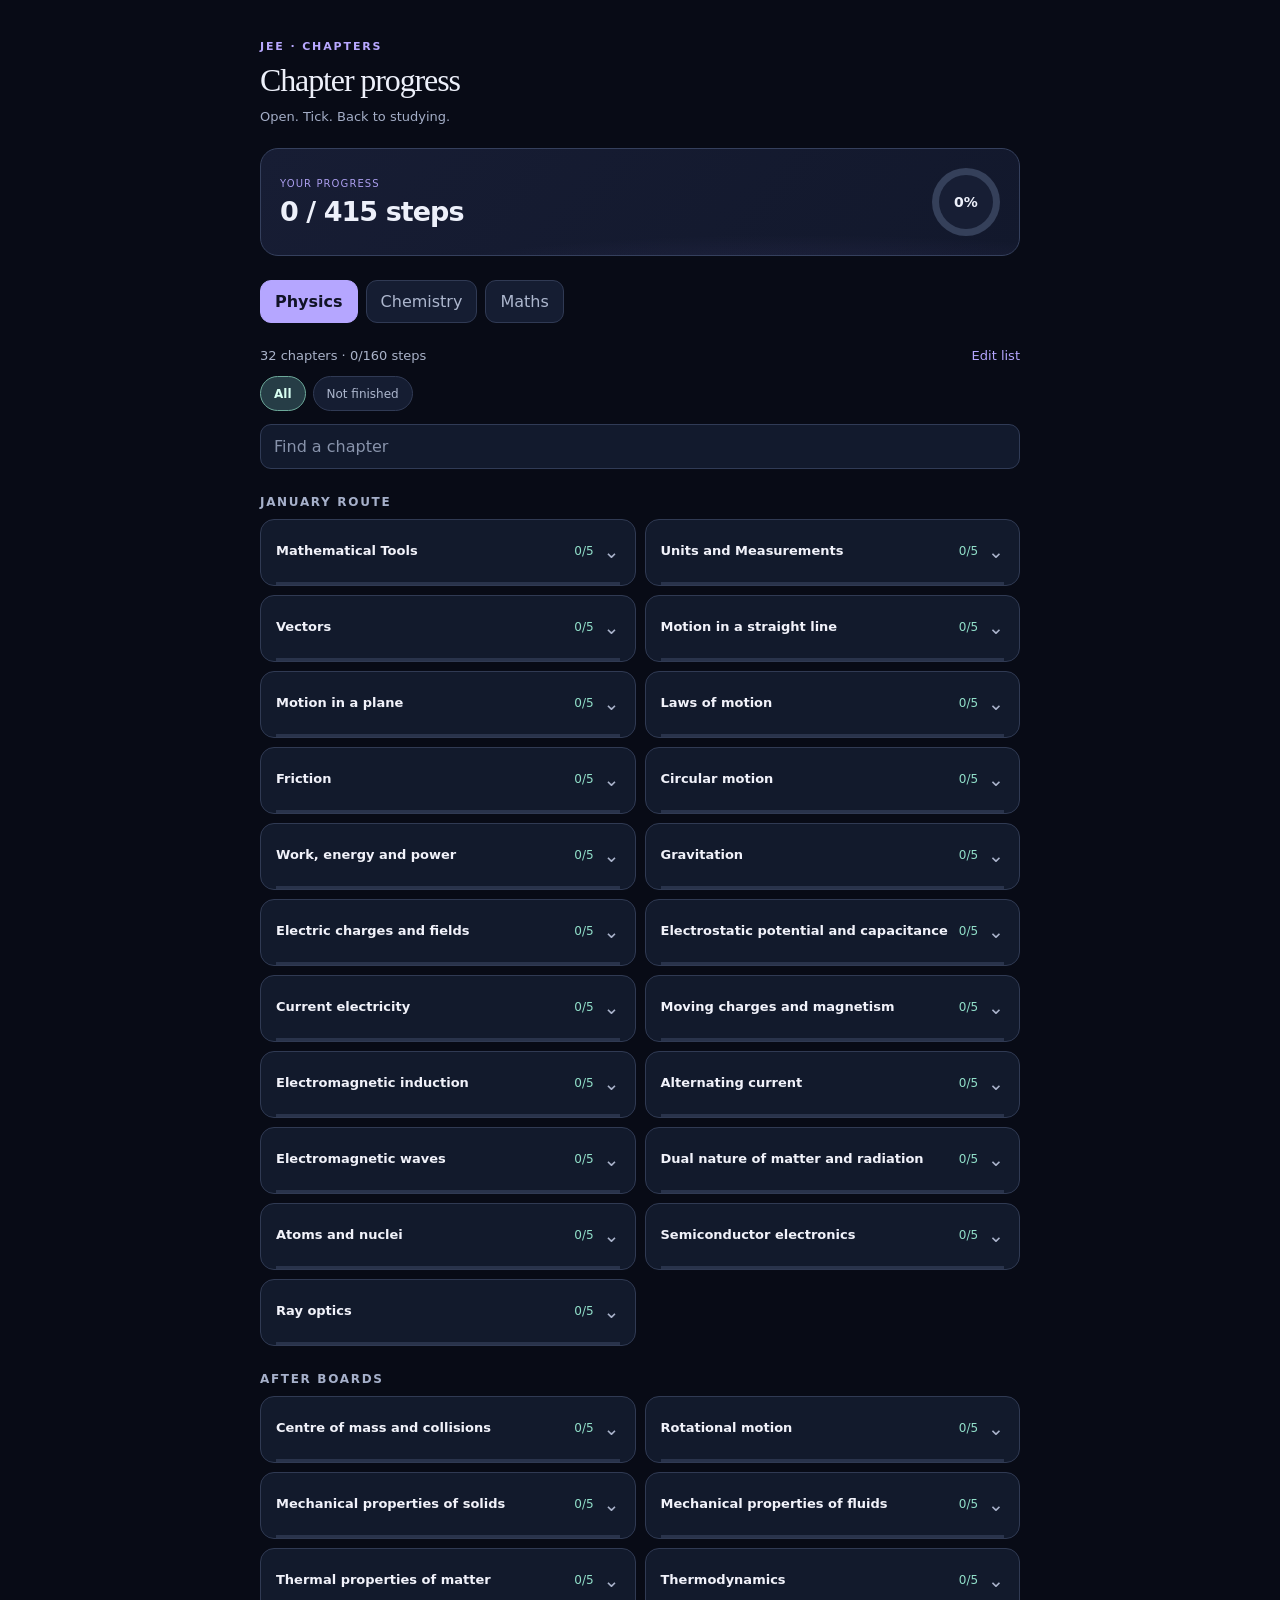
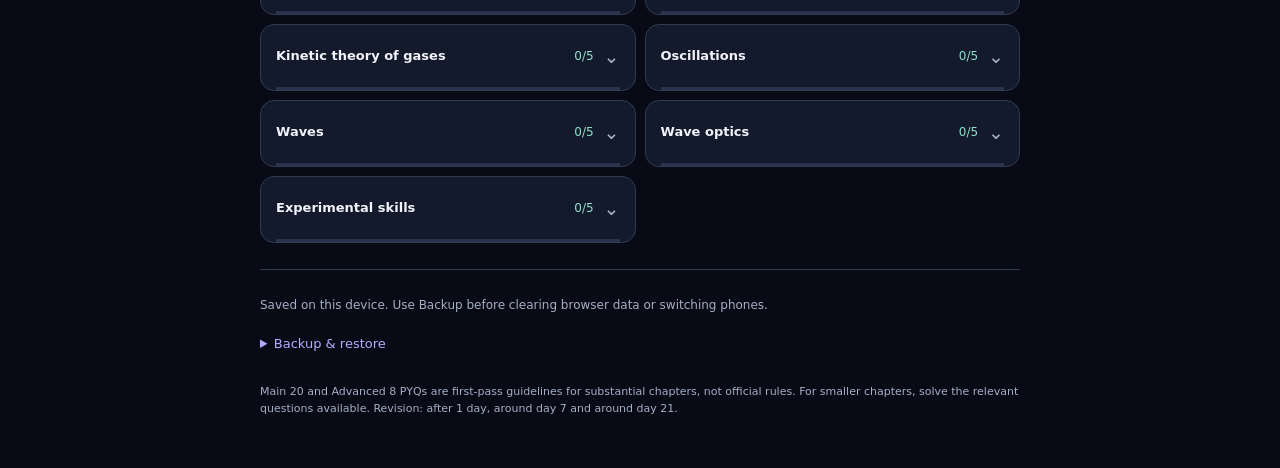
==== commit 988bfcf8: "Rename Physics chapter to Mathematical Tools" ====
--- a/index.html
+++ b/index.html
@@ -1 +1 @@
-<!doctype html><html lang="en"><head><meta charset="utf-8"><meta name="viewport" content="width=device-width, initial-scale=1, viewport-fit=cover"><meta name="theme-color" content="#080b16"><meta name="description" content="A quiet JEE chapter progress tracker"><link rel="manifest" href="./manifest.webmanifest"><link rel="icon" href="./icon-192.png" type="image/png"><title>JEE Chapter Progress</title><link rel="stylesheet" href="./style.css"></head><body><div id="app"><header class="top"><div class="eyebrow">JEE · CHAPTERS</div><h1>Chapter progress</h1><p>Open. Tick. Back to studying.</p></header><section class="hero"><div><small>YOUR PROGRESS</small><strong id="overall-count">0 / 0 steps</strong></div><div class="ring" id="overall-ring"><span id="overall-percent">0%</span></div></section><nav class="subjects" id="subjects" aria-label="Subjects"></nav><div class="summary"><span id="subject-summary"></span><button class="textbutton" id="edit-toggle">Edit list</button></div><div class="filters"><button id="all-filter" class="chosen">All</button><button id="open-filter">Not finished</button></div><label class="search"><span class="sr-only">Find chapter</span><input type="search" id="search" placeholder="Find a chapter" autocomplete="off"></label><section class="editor hidden" id="editor"><h2>Make it yours</h2><p>Choose the steps you want to track.</p><div class="tags" id="labels"></div><div class="inputrow"><input id="new-label" placeholder="New step" aria-label="New step"><button id="add-label">Add</button></div><hr><div class="inputrow"><input id="new-chapter" placeholder="New chapter" aria-label="New chapter"><button id="add-chapter">Add</button></div><label class="phase-picker">Add in <select id="new-phase"><option>January route</option><option>After boards</option></select></label></section><main id="chapters"></main><footer><p id="storage-status"></p><details><summary>Backup &amp; restore</summary><p>Save a copy before clearing browser data or switching phones. Your progress does not sync.</p><div class="backupactions"><button id="download">Download backup</button><label class="filepick">Restore backup<input type="file" id="restore" accept="application/json,.json"></label></div><p id="backup-status" role="status"></p></details><p class="fine">Main 20 and Advanced 8 PYQs are first-pass guidelines for substantial chapters, not official rules. For smaller chapters, solve the relevant questions available. Revision: after 1 day, around day 7 and around day 21.</p></footer></div><script type="application/json" id="chapter-data">[{"id":"p1","name":"Basic Maths","subject":"Physics","phase":"January route"},{"id":"p0","name":"Units and Measurements","subject":"Physics","phase":"January route"},{"id":"p2","name":"Vectors","subject":"Physics","phase":"January route"},{"id":"p3","name":"Motion in a straight line","subject":"Physics","phase":"January route"},{"id":"p4","name":"Motion in a plane","subject":"Physics","phase":"January route"},{"id":"p5","name":"Laws of motion","subject":"Physics","phase":"January route"},{"id":"p6","name":"Friction","subject":"Physics","phase":"January route"},{"id":"p7","name":"Circular motion","subject":"Physics","phase":"January route"},{"id":"p8","name":"Work, energy and power","subject":"Physics","phase":"January route"},{"id":"p9","name":"Gravitation","subject":"Physics","phase":"January route"},{"id":"p10","name":"Electric charges and fields","subject":"Physics","phase":"January route"},{"id":"p11","name":"Electrostatic potential and capacitance","subject":"Physics","phase":"January route"},{"id":"p12","name":"Current electricity","subject":"Physics","phase":"January route"},{"id":"p13","name":"Moving charges and magnetism","subject":"Physics","phase":"January route"},{"id":"p14","name":"Electromagnetic induction","subject":"Physics","phase":"January route"},{"id":"p15","name":"Alternating current","subject":"Physics","phase":"January route"},{"id":"p16","name":"Electromagnetic waves","subject":"Physics","phase":"January route"},{"id":"p17","name":"Dual nature of matter and radiation","subject":"Physics","phase":"January route"},{"id":"p18","name":"Atoms and nuclei","subject":"Physics","phase":"January route"},{"id":"p19","name":"Semiconductor electronics","subject":"Physics","phase":"January route"},{"id":"p20","name":"Ray optics","subject":"Physics","phase":"January route"},{"id":"pa0","name":"Centre of mass and collisions","subject":"Physics","phase":"After boards"},{"id":"pa1","name":"Rotational motion","subject":"Physics","phase":"After boards"},{"id":"pa2","name":"Mechanical properties of solids","subject":"Physics","phase":"After boards"},{"id":"pa3","name":"Mechanical properties of fluids","subject":"Physics","phase":"After boards"},{"id":"pa4","name":"Thermal properties of matter","subject":"Physics","phase":"After boards"},{"id":"pa5","name":"Thermodynamics","subject":"Physics","phase":"After boards"},{"id":"pa6","name":"Kinetic theory of gases","subject":"Physics","phase":"After boards"},{"id":"pa7","name":"Oscillations","subject":"Physics","phase":"After boards"},{"id":"pa8","name":"Waves","subject":"Physics","phase":"After boards"},{"id":"pa9","name":"Wave optics","subject":"Physics","phase":"After boards"},{"id":"pa10","name":"Experimental skills","subject":"Physics","phase":"After boards"},{"id":"c0","name":"Mole concept","subject":"Chemistry","phase":"January route"},{"id":"c1","name":"Atomic structure","subject":"Chemistry","phase":"January route"},{"id":"c2","name":"Classification of elements and periodicity","subject":"Chemistry","phase":"January route"},{"id":"c3","name":"Chemical bonding","subject":"Chemistry","phase":"January route"},{"id":"c4","name":"IUPAC nomenclature","subject":"Chemistry","phase":"January route"},{"id":"c5","name":"Redox reactions","subject":"Chemistry","phase":"January route"},{"id":"c6","name":"General organic chemistry","subject":"Chemistry","phase":"January route"},{"id":"c7","name":"Isomerism","subject":"Chemistry","phase":"January route"},{"id":"c8","name":"Hydrocarbons","subject":"Chemistry","phase":"January route"},{"id":"c9","name":"Chemical thermodynamics","subject":"Chemistry","phase":"January route"},{"id":"c10","name":"Chemical equilibrium","subject":"Chemistry","phase":"January route"},{"id":"c11","name":"Ionic equilibrium","subject":"Chemistry","phase":"January route"},{"id":"c12","name":"Solutions","subject":"Chemistry","phase":"January route"},{"id":"c13","name":"Electrochemistry","subject":"Chemistry","phase":"January route"},{"id":"c14","name":"Chemical kinetics","subject":"Chemistry","phase":"January route"},{"id":"c15","name":"Coordination compounds","subject":"Chemistry","phase":"January route"},{"id":"c16","name":"Aldehydes and ketones","subject":"Chemistry","phase":"January route"},{"id":"c17","name":"Carboxylic acids","subject":"Chemistry","phase":"January route"},{"id":"ca0","name":"Haloalkanes and haloarenes","subject":"Chemistry","phase":"After boards"},{"id":"ca1","name":"Alcohols, phenols and ethers","subject":"Chemistry","phase":"After boards"},{"id":"ca2","name":"Amines","subject":"Chemistry","phase":"After boards"},{"id":"ca3","name":"Biomolecules","subject":"Chemistry","phase":"After boards"},{"id":"ca4","name":"d- and f-block elements","subject":"Chemistry","phase":"After boards"},{"id":"ca5","name":"p-block elements","subject":"Chemistry","phase":"After boards"},{"id":"ca6","name":"Practical chemistry","subject":"Chemistry","phase":"After boards"},{"id":"m0","name":"Basic Mathematics","subject":"Maths","phase":"January route"},{"id":"m1","name":"Quadratic equations","subject":"Maths","phase":"January route"},{"id":"m2","name":"Sequences and series","subject":"Maths","phase":"January route"},{"id":"m3","name":"Relations and functions","subject":"Maths","phase":"January route"},{"id":"m4","name":"Matrices","subject":"Maths","phase":"January route"},{"id":"m5","name":"Trigonometry","subject":"Maths","phase":"January route"},{"id":"m6","name":"Differentiation methods","subject":"Maths","phase":"January route"},{"id":"m7","name":"Limits","subject":"Maths","phase":"January route"},{"id":"m8","name":"Continuity and differentiability","subject":"Maths","phase":"January route"},{"id":"m9","name":"Applications of derivatives","subject":"Maths","phase":"January route"},{"id":"m10","name":"Vector algebra","subject":"Maths","phase":"January route"},{"id":"m11","name":"Three-dimensional geometry","subject":"Maths","phase":"January route"},{"id":"m12","name":"Determinants","subject":"Maths","phase":"January route"},{"id":"m13","name":"Indefinite integration","subject":"Maths","phase":"January route"},{"id":"m14","name":"Definite integration","subject":"Maths","phase":"January route"},{"id":"m15","name":"Differential equations","subject":"Maths","phase":"January route"},{"id":"m16","name":"Probability","subject":"Maths","phase":"January route"},{"id":"m17","name":"Statistics","subject":"Maths","phase":"January route"},{"id":"ma0","name":"Sets","subject":"Maths","phase":"After boards"},{"id":"ma1","name":"Complex numbers","subject":"Maths","phase":"After boards"},{"id":"ma2","name":"Binomial theorem","subject":"Maths","phase":"After boards"},{"id":"ma3","name":"Permutations and combinations","subject":"Maths","phase":"After boards"},{"id":"ma4","name":"Straight lines","subject":"Maths","phase":"After boards"},{"id":"ma5","name":"Circles","subject":"Maths","phase":"After boards"},{"id":"ma6","name":"Conic sections","subject":"Maths","phase":"After boards"},{"id":"ma7","name":"Area under curves","subject":"Maths","phase":"After boards"}]</script><script src="./app.js" defer></script></body></html>
+<!doctype html><html lang="en"><head><meta charset="utf-8"><meta name="viewport" content="width=device-width, initial-scale=1, viewport-fit=cover"><meta name="theme-color" content="#080b16"><meta name="description" content="A quiet JEE chapter progress tracker"><link rel="manifest" href="./manifest.webmanifest"><link rel="icon" href="./icon-192.png" type="image/png"><title>JEE Chapter Progress</title><link rel="stylesheet" href="./style.css"></head><body><div id="app"><header class="top"><div class="eyebrow">JEE · CHAPTERS</div><h1>Chapter progress</h1><p>Open. Tick. Back to studying.</p></header><section class="hero"><div><small>YOUR PROGRESS</small><strong id="overall-count">0 / 0 steps</strong></div><div class="ring" id="overall-ring"><span id="overall-percent">0%</span></div></section><nav class="subjects" id="subjects" aria-label="Subjects"></nav><div class="summary"><span id="subject-summary"></span><button class="textbutton" id="edit-toggle">Edit list</button></div><div class="filters"><button id="all-filter" class="chosen">All</button><button id="open-filter">Not finished</button></div><label class="search"><span class="sr-only">Find chapter</span><input type="search" id="search" placeholder="Find a chapter" autocomplete="off"></label><section class="editor hidden" id="editor"><h2>Make it yours</h2><p>Choose the steps you want to track.</p><div class="tags" id="labels"></div><div class="inputrow"><input id="new-label" placeholder="New step" aria-label="New step"><button id="add-label">Add</button></div><hr><div class="inputrow"><input id="new-chapter" placeholder="New chapter" aria-label="New chapter"><button id="add-chapter">Add</button></div><label class="phase-picker">Add in <select id="new-phase"><option>January route</option><option>After boards</option></select></label></section><main id="chapters"></main><footer><p id="storage-status"></p><details><summary>Backup &amp; restore</summary><p>Save a copy before clearing browser data or switching phones. Your progress does not sync.</p><div class="backupactions"><button id="download">Download backup</button><label class="filepick">Restore backup<input type="file" id="restore" accept="application/json,.json"></label></div><p id="backup-status" role="status"></p></details><p class="fine">Main 20 and Advanced 8 PYQs are first-pass guidelines for substantial chapters, not official rules. For smaller chapters, solve the relevant questions available. Revision: after 1 day, around day 7 and around day 21.</p></footer></div><script type="application/json" id="chapter-data">[{"id":"p1","name":"Mathematical Tools","subject":"Physics","phase":"January route"},{"id":"p0","name":"Units and Measurements","subject":"Physics","phase":"January route"},{"id":"p2","name":"Vectors","subject":"Physics","phase":"January route"},{"id":"p3","name":"Motion in a straight line","subject":"Physics","phase":"January route"},{"id":"p4","name":"Motion in a plane","subject":"Physics","phase":"January route"},{"id":"p5","name":"Laws of motion","subject":"Physics","phase":"January route"},{"id":"p6","name":"Friction","subject":"Physics","phase":"January route"},{"id":"p7","name":"Circular motion","subject":"Physics","phase":"January route"},{"id":"p8","name":"Work, energy and power","subject":"Physics","phase":"January route"},{"id":"p9","name":"Gravitation","subject":"Physics","phase":"January route"},{"id":"p10","name":"Electric charges and fields","subject":"Physics","phase":"January route"},{"id":"p11","name":"Electrostatic potential and capacitance","subject":"Physics","phase":"January route"},{"id":"p12","name":"Current electricity","subject":"Physics","phase":"January route"},{"id":"p13","name":"Moving charges and magnetism","subject":"Physics","phase":"January route"},{"id":"p14","name":"Electromagnetic induction","subject":"Physics","phase":"January route"},{"id":"p15","name":"Alternating current","subject":"Physics","phase":"January route"},{"id":"p16","name":"Electromagnetic waves","subject":"Physics","phase":"January route"},{"id":"p17","name":"Dual nature of matter and radiation","subject":"Physics","phase":"January route"},{"id":"p18","name":"Atoms and nuclei","subject":"Physics","phase":"January route"},{"id":"p19","name":"Semiconductor electronics","subject":"Physics","phase":"January route"},{"id":"p20","name":"Ray optics","subject":"Physics","phase":"January route"},{"id":"pa0","name":"Centre of mass and collisions","subject":"Physics","phase":"After boards"},{"id":"pa1","name":"Rotational motion","subject":"Physics","phase":"After boards"},{"id":"pa2","name":"Mechanical properties of solids","subject":"Physics","phase":"After boards"},{"id":"pa3","name":"Mechanical properties of fluids","subject":"Physics","phase":"After boards"},{"id":"pa4","name":"Thermal properties of matter","subject":"Physics","phase":"After boards"},{"id":"pa5","name":"Thermodynamics","subject":"Physics","phase":"After boards"},{"id":"pa6","name":"Kinetic theory of gases","subject":"Physics","phase":"After boards"},{"id":"pa7","name":"Oscillations","subject":"Physics","phase":"After boards"},{"id":"pa8","name":"Waves","subject":"Physics","phase":"After boards"},{"id":"pa9","name":"Wave optics","subject":"Physics","phase":"After boards"},{"id":"pa10","name":"Experimental skills","subject":"Physics","phase":"After boards"},{"id":"c0","name":"Mole concept","subject":"Chemistry","phase":"January route"},{"id":"c1","name":"Atomic structure","subject":"Chemistry","phase":"January route"},{"id":"c2","name":"Classification of elements and periodicity","subject":"Chemistry","phase":"January route"},{"id":"c3","name":"Chemical bonding","subject":"Chemistry","phase":"January route"},{"id":"c4","name":"IUPAC nomenclature","subject":"Chemistry","phase":"January route"},{"id":"c5","name":"Redox reactions","subject":"Chemistry","phase":"January route"},{"id":"c6","name":"General organic chemistry","subject":"Chemistry","phase":"January route"},{"id":"c7","name":"Isomerism","subject":"Chemistry","phase":"January route"},{"id":"c8","name":"Hydrocarbons","subject":"Chemistry","phase":"January route"},{"id":"c9","name":"Chemical thermodynamics","subject":"Chemistry","phase":"January route"},{"id":"c10","name":"Chemical equilibrium","subject":"Chemistry","phase":"January route"},{"id":"c11","name":"Ionic equilibrium","subject":"Chemistry","phase":"January route"},{"id":"c12","name":"Solutions","subject":"Chemistry","phase":"January route"},{"id":"c13","name":"Electrochemistry","subject":"Chemistry","phase":"January route"},{"id":"c14","name":"Chemical kinetics","subject":"Chemistry","phase":"January route"},{"id":"c15","name":"Coordination compounds","subject":"Chemistry","phase":"January route"},{"id":"c16","name":"Aldehydes and ketones","subject":"Chemistry","phase":"January route"},{"id":"c17","name":"Carboxylic acids","subject":"Chemistry","phase":"January route"},{"id":"ca0","name":"Haloalkanes and haloarenes","subject":"Chemistry","phase":"After boards"},{"id":"ca1","name":"Alcohols, phenols and ethers","subject":"Chemistry","phase":"After boards"},{"id":"ca2","name":"Amines","subject":"Chemistry","phase":"After boards"},{"id":"ca3","name":"Biomolecules","subject":"Chemistry","phase":"After boards"},{"id":"ca4","name":"d- and f-block elements","subject":"Chemistry","phase":"After boards"},{"id":"ca5","name":"p-block elements","subject":"Chemistry","phase":"After boards"},{"id":"ca6","name":"Practical chemistry","subject":"Chemistry","phase":"After boards"},{"id":"m0","name":"Basic Mathematics","subject":"Maths","phase":"January route"},{"id":"m1","name":"Quadratic equations","subject":"Maths","phase":"January route"},{"id":"m2","name":"Sequences and series","subject":"Maths","phase":"January route"},{"id":"m3","name":"Relations and functions","subject":"Maths","phase":"January route"},{"id":"m4","name":"Matrices","subject":"Maths","phase":"January route"},{"id":"m5","name":"Trigonometry","subject":"Maths","phase":"January route"},{"id":"m6","name":"Differentiation methods","subject":"Maths","phase":"January route"},{"id":"m7","name":"Limits","subject":"Maths","phase":"January route"},{"id":"m8","name":"Continuity and differentiability","subject":"Maths","phase":"January route"},{"id":"m9","name":"Applications of derivatives","subject":"Maths","phase":"January route"},{"id":"m10","name":"Vector algebra","subject":"Maths","phase":"January route"},{"id":"m11","name":"Three-dimensional geometry","subject":"Maths","phase":"January route"},{"id":"m12","name":"Determinants","subject":"Maths","phase":"January route"},{"id":"m13","name":"Indefinite integration","subject":"Maths","phase":"January route"},{"id":"m14","name":"Definite integration","subject":"Maths","phase":"January route"},{"id":"m15","name":"Differential equations","subject":"Maths","phase":"January route"},{"id":"m16","name":"Probability","subject":"Maths","phase":"January route"},{"id":"m17","name":"Statistics","subject":"Maths","phase":"January route"},{"id":"ma0","name":"Sets","subject":"Maths","phase":"After boards"},{"id":"ma1","name":"Complex numbers","subject":"Maths","phase":"After boards"},{"id":"ma2","name":"Binomial theorem","subject":"Maths","phase":"After boards"},{"id":"ma3","name":"Permutations and combinations","subject":"Maths","phase":"After boards"},{"id":"ma4","name":"Straight lines","subject":"Maths","phase":"After boards"},{"id":"ma5","name":"Circles","subject":"Maths","phase":"After boards"},{"id":"ma6","name":"Conic sections","subject":"Maths","phase":"After boards"},{"id":"ma7","name":"Area under curves","subject":"Maths","phase":"After boards"}]</script><script src="./app.js" defer></script></body></html>
